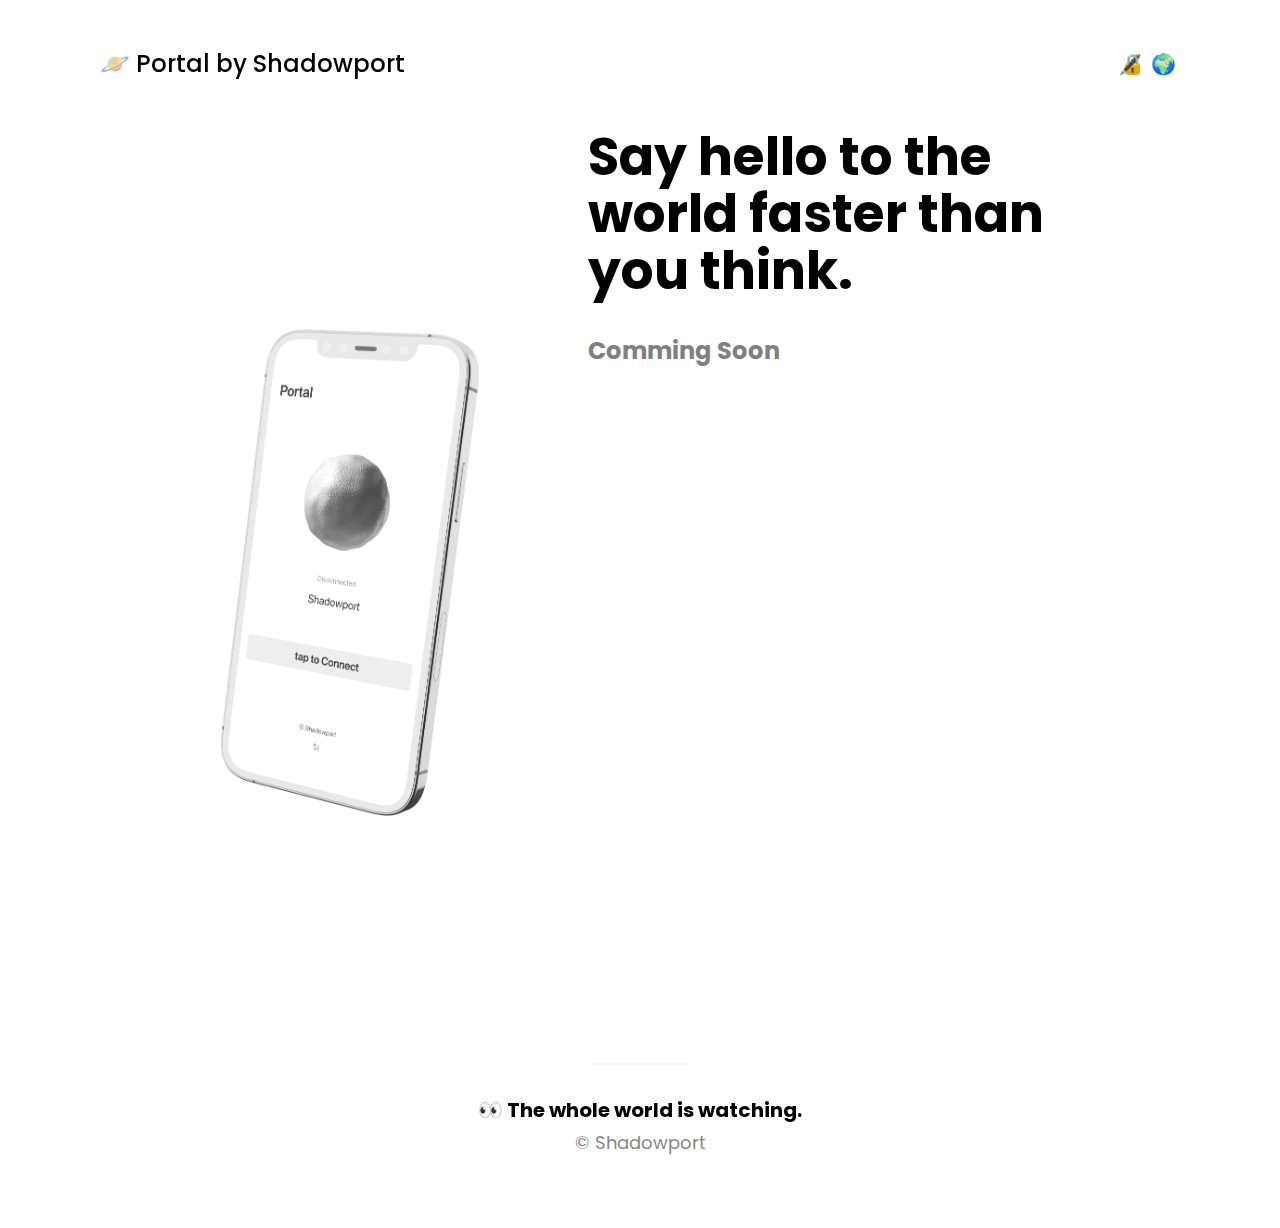
==== index.html @ ff5414f6 "Update index.html" ====
<!DOCTYPE html>
<html lang="en">
<head>
    <meta charset="utf-8" />
    <title>Portal Beta</title>
<meta name="description" content="Say hello to the world faster than you think.">

<!-- Facebook Meta Tags -->
<meta property="og:url" content="https://portal-beta.pages.dev">
<meta property="og:type" content="website">
<meta property="og:title" content="Portal Beta">
<meta property="og:description" content="Say hello to the world faster than you think.">
<meta property="og:image" content="https://portal-beta.pages.dev/resources/css/images/og.png">

<!-- Twitter Meta Tags -->
<meta name="twitter:card" content="summary_large_image">
<meta property="twitter:domain" content="portal-beta.pages.dev">
<meta property="twitter:url" content="https://portal-beta.pages.dev">
<meta name="twitter:title" content="Portal Beta">
<meta name="twitter:description" content="Say hello to the world faster than you think.">
<meta name="twitter:image" content="https://portal-beta.pages.dev/resources/css/images/og.png">
    <link rel="apple-touch-icon" sizes="180x180" href="/apple-touch-icon.png">
    <link rel="icon" type="image/png" sizes="32x32" href="/favicon-32x32.png">
    <link rel="icon" type="image/png" sizes="16x16" href="/favicon-16x16.png">
    <link rel="manifest" href="/site.webmanifest">
    <link rel="mask-icon" href="/safari-pinned-tab.svg" color="#000000">
    <meta name="apple-mobile-web-app-title" content="Portal">
    <meta name="application-name" content="Portal">
    <meta name="msapplication-TileColor" content="#2b5797">
    <meta name="theme-color" content="#ffffff">
    <meta name="color-scheme">
    <meta name="viewport" content="width=device-width, initial-scale=1.0, maximum-scale=1.0, user-scalable=no" />
    
    <link rel=stylesheet href=resources/css/style.css>
    <script src="resources/js/mobile-helper.js"></script>
    <script defer src="resources/js/emoji-pop.js"></script>
    <link rel="preconnect" href="https://fonts.gstatic.com"> 
    <link href="https://fonts.googleapis.com/css2?family=Poppins:wght@500&display=swap" rel="stylesheet">
    <link href="https://fonts.googleapis.com/css2?family=Poppins:wght@600&display=swap" rel="stylesheet">
</head>
<body>
  <div id="background-gradient"></div>
  <div id="content">
    <nav>
      <a href="/">🪐 Portal by Shadowport
      </a>
      <ul>
        <a class="nav-p" href="/privacy.html"></a>
        <a class="nav-twitter" href="/cn.html"></a>
      </ul>
    </nav>
    <div class="button-wrapper">
      <div class="app-preview">
        <div>
          <picture>
            <source srcset="resources/css/images/preview3.png" media="(prefers-color-scheme: dark)">
            <img alt="App Preview on iPhone" src="resources/css/images/preview.png" />
          </picture>
        </div>
      </div>
      <div style="text-align: left;">
        <h1>Say hello to the world faster than you think.</h1>
        <h2 style="color: gray;">Comming Soon</h2>
        <div class="button-wrapper">
            <embed type="text/html" src="https://chilipepper.io/form/medium-crimson-poblano-1571b4c9-3e29-47af-acaa-aed799fd0613"  width="500" height="600">
     
          
        </div>
       
      </div>
    </div>
    <footer>
      <div class="divider"></div>
      <div class="about">
        <a href="http://www.google.com/search?q=the+whole+world+is+watching" target="_blank">
          <h3>👀 The whole world is watching.</h3>
        </a>
        <br>
        <p>© Shadowport</p>
      </div>
    </footer>
  </div>
</body>
</html>
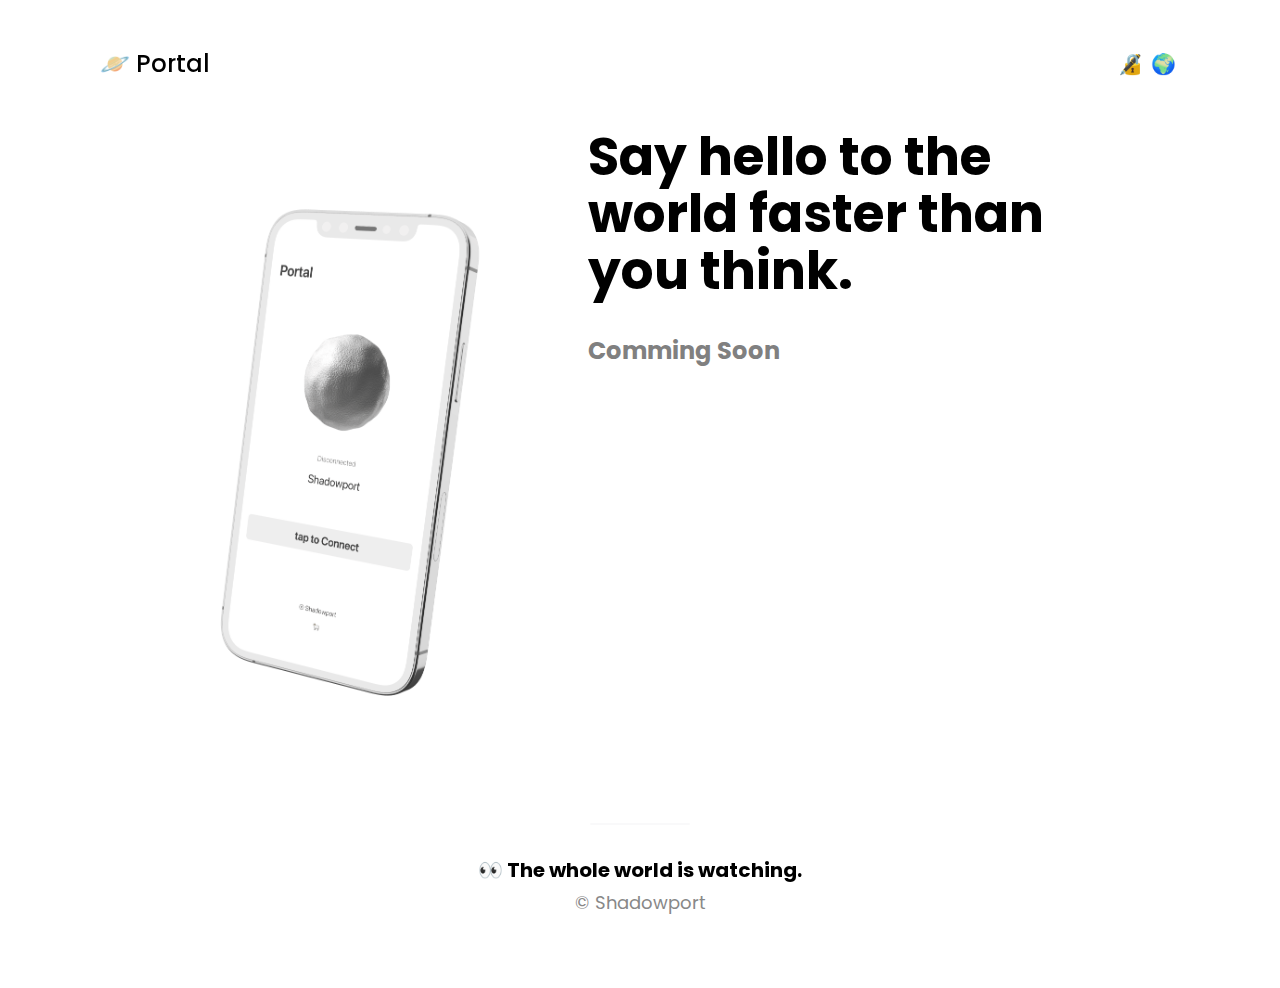
==== commit 53c779d2: "Update index.html" ====
--- a/index.html
+++ b/index.html
@@ -42,7 +42,7 @@
   <div id="background-gradient"></div>
   <div id="content">
     <nav>
-      <a href="/">🪐 Portal by Shadowport
+      <a href="/">🪐 Portal
       </a>
       <ul>
         <a class="nav-p" href="/privacy.html"></a>
@@ -62,8 +62,7 @@
         <h1>Say hello to the world faster than you think.</h1>
         <h2 style="color: gray;">Comming Soon</h2>
         <div class="button-wrapper">
-            <embed type="text/html" src="https://chilipepper.io/form/medium-crimson-poblano-1571b4c9-3e29-47af-acaa-aed799fd0613"  width="500" height="600">
-     
+            <iframe src="https://chilipepper.io/form/medium-crimson-poblano-1571b4c9-3e29-47af-acaa-aed799fd0613" width="80%" height="360" style="margin-left:30px;" scrolling="no" frameborder="0"></iframe>
           
         </div>
        
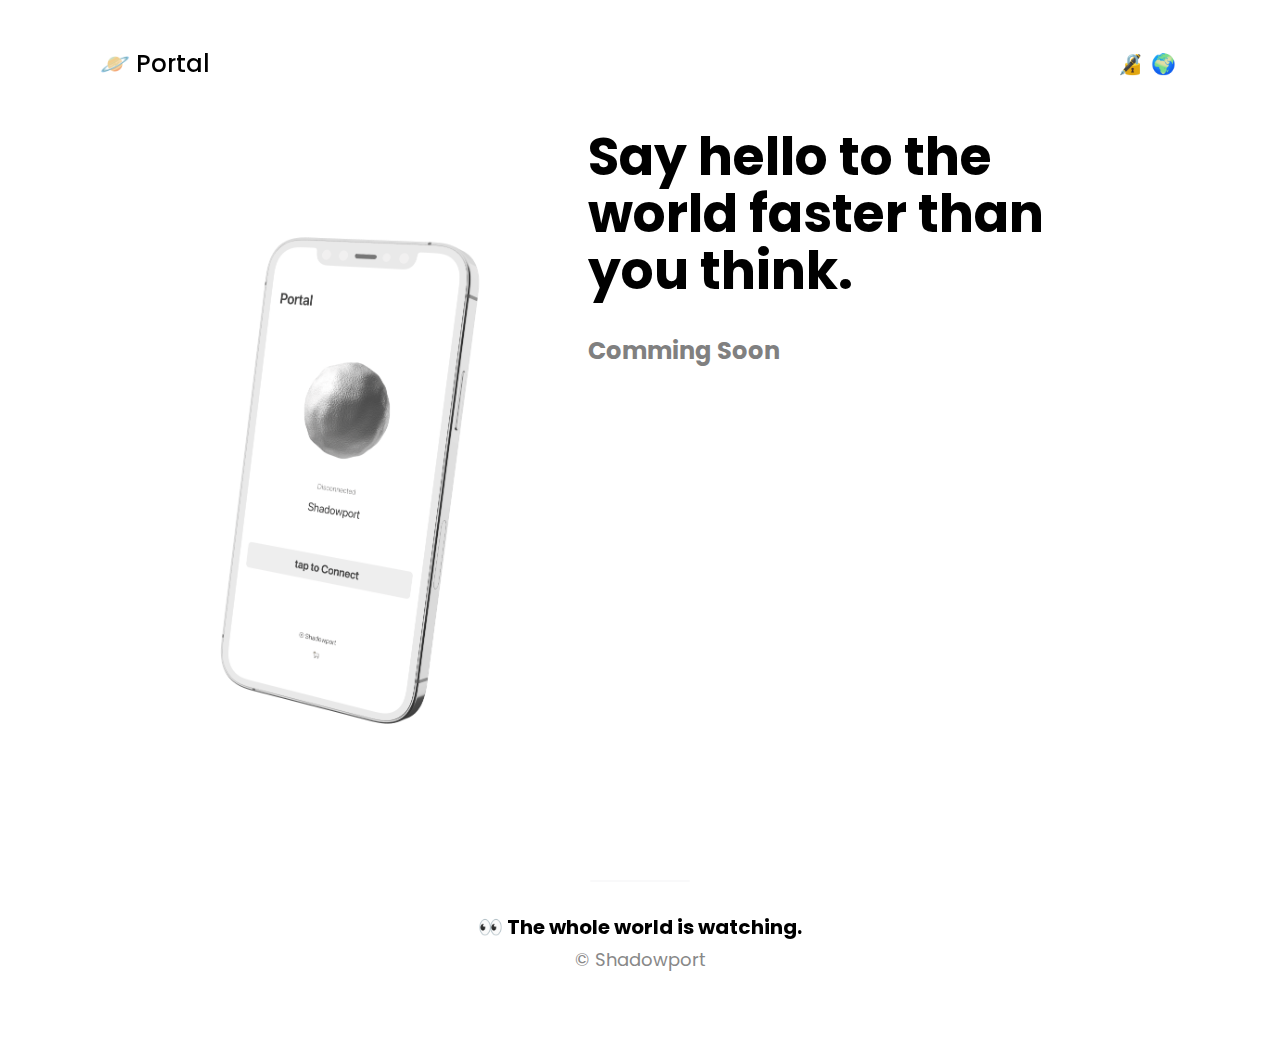
==== commit 484cc8bb: "Update index.html" ====
--- a/index.html
+++ b/index.html
@@ -61,11 +61,10 @@
       <div style="text-align: left;">
         <h1>Say hello to the world faster than you think.</h1>
         <h2 style="color: gray;">Comming Soon</h2>
-        <div class="button-wrapper">
-            <iframe src="https://chilipepper.io/form/medium-crimson-poblano-1571b4c9-3e29-47af-acaa-aed799fd0613" width="80%" height="360" style="margin-left:30px;" scrolling="no" frameborder="0"></iframe>
+      
+            <iframe src="https://chilipepper.io/form/medium-crimson-poblano-1571b4c9-3e29-47af-acaa-aed799fd0613" width="80%" height="460" style="margin-left:30px;"  scrolling="no" frameborder="0"></iframe>
           
-        </div>
-       
+ 
       </div>
     </div>
     <footer>
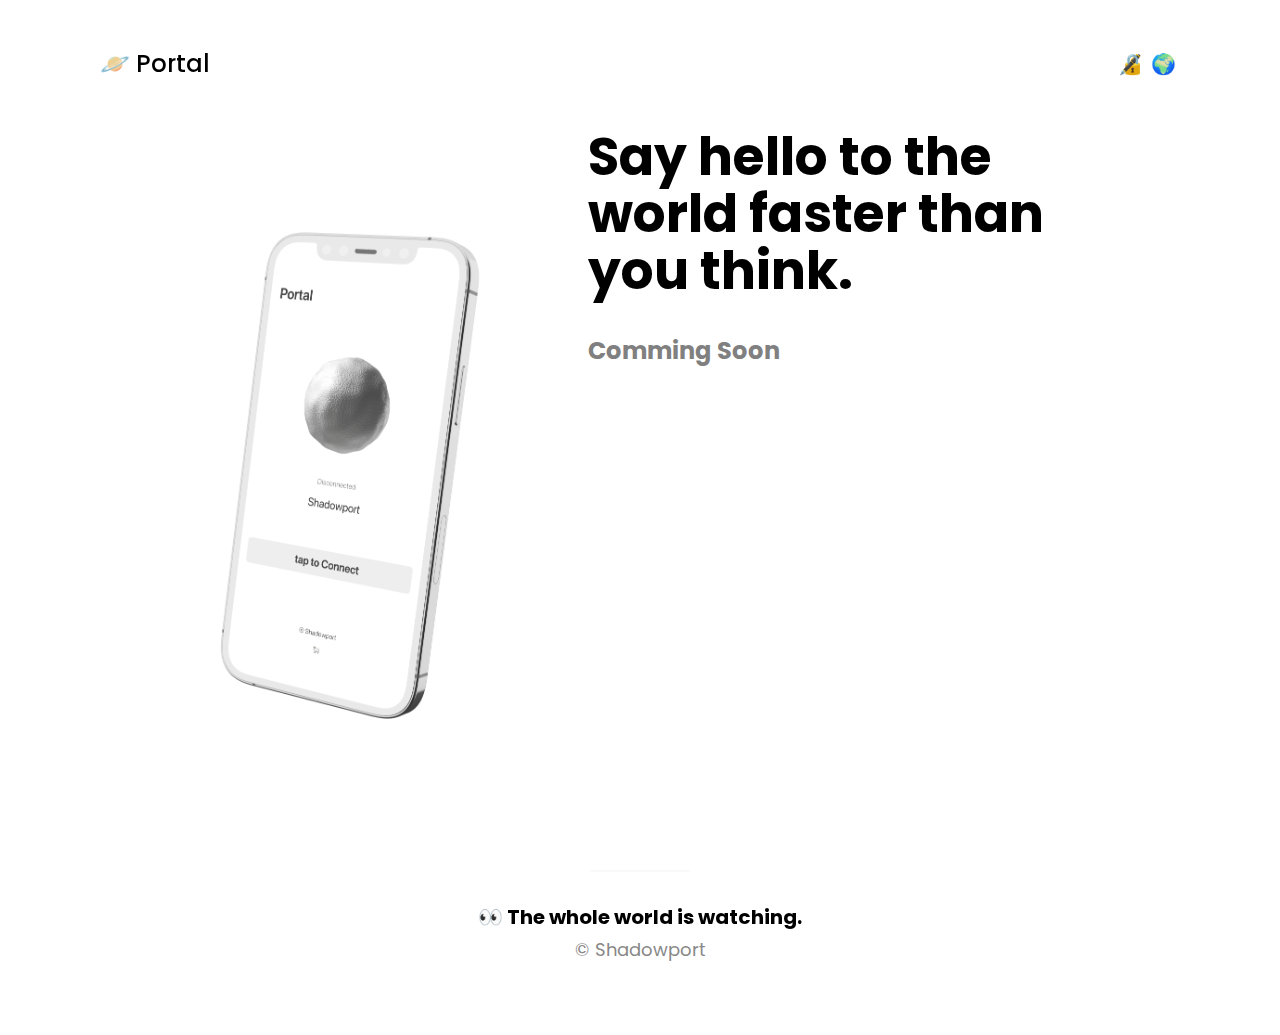
==== commit c7152142: "Update index.html" ====
--- a/index.html
+++ b/index.html
@@ -62,7 +62,7 @@
         <h1>Say hello to the world faster than you think.</h1>
         <h2 style="color: gray;">Comming Soon</h2>
       
-            <iframe src="https://chilipepper.io/form/medium-crimson-poblano-1571b4c9-3e29-47af-acaa-aed799fd0613" width="80%" height="460" style="margin-left:30px;"  scrolling="no" frameborder="0"></iframe>
+            <iframe src="https://chilipepper.io/form/medium-crimson-poblano-1571b4c9-3e29-47af-acaa-aed799fd0613" width="80%" height="450" style="margin-left:30px;"  scrolling="no" frameborder="0"></iframe>
           
  
       </div>
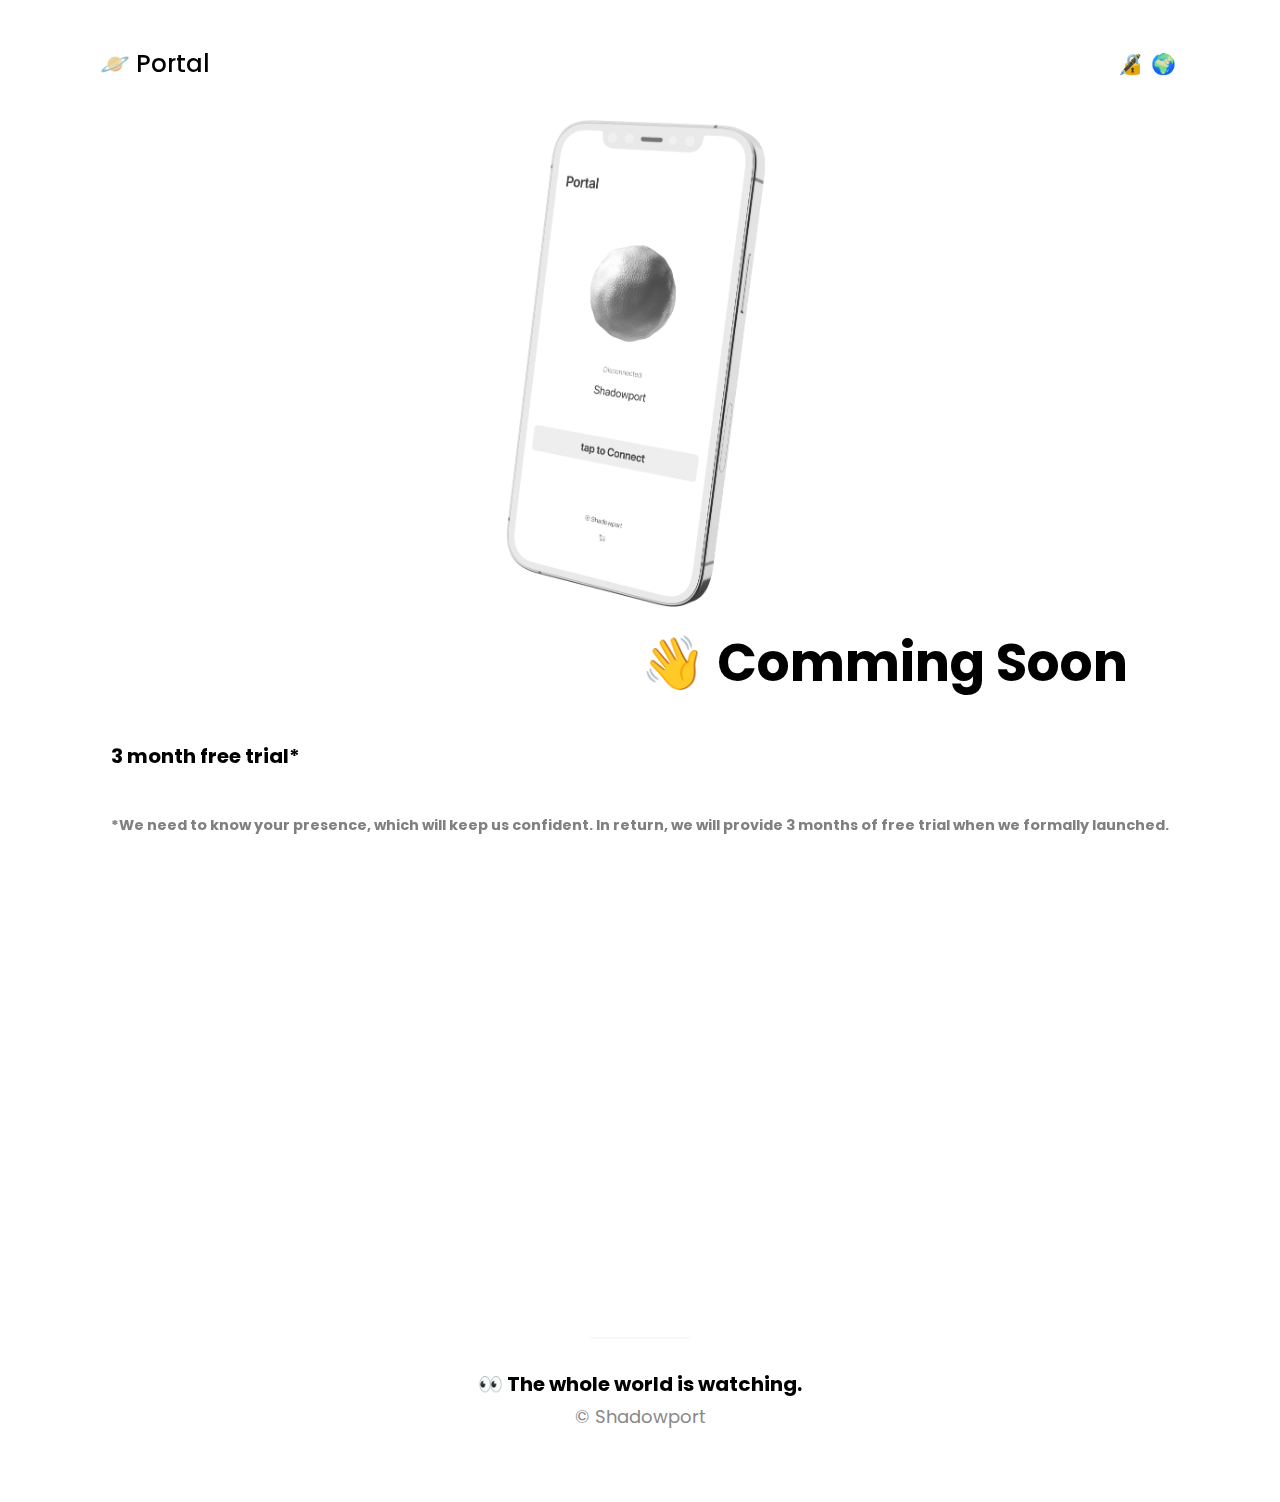
==== commit 61592bdd: "Update index.html" ====
--- a/index.html
+++ b/index.html
@@ -59,8 +59,10 @@
         </div>
       </div>
       <div style="text-align: left;">
-        <h1>Say hello to the world faster than you think.</h1>
-        <h2 style="color: gray;">Comming Soon</h2>
+        <h1>👋 Comming Soon</h1>
+         <h3 style="color:var(--text-color); padding: 20px;">3 month free trial*</h3><br>
+     
+         <h3 style="color: gray; font-size:90%; padding: 20px;">*We need to know your presence, which will keep us confident. In return, we will provide 3 months of free trial when we formally launched.</h3><br>
       
             <iframe src="https://chilipepper.io/form/medium-crimson-poblano-1571b4c9-3e29-47af-acaa-aed799fd0613" width="80%" height="450" style="margin-left:30px;"  scrolling="no" frameborder="0"></iframe>
           
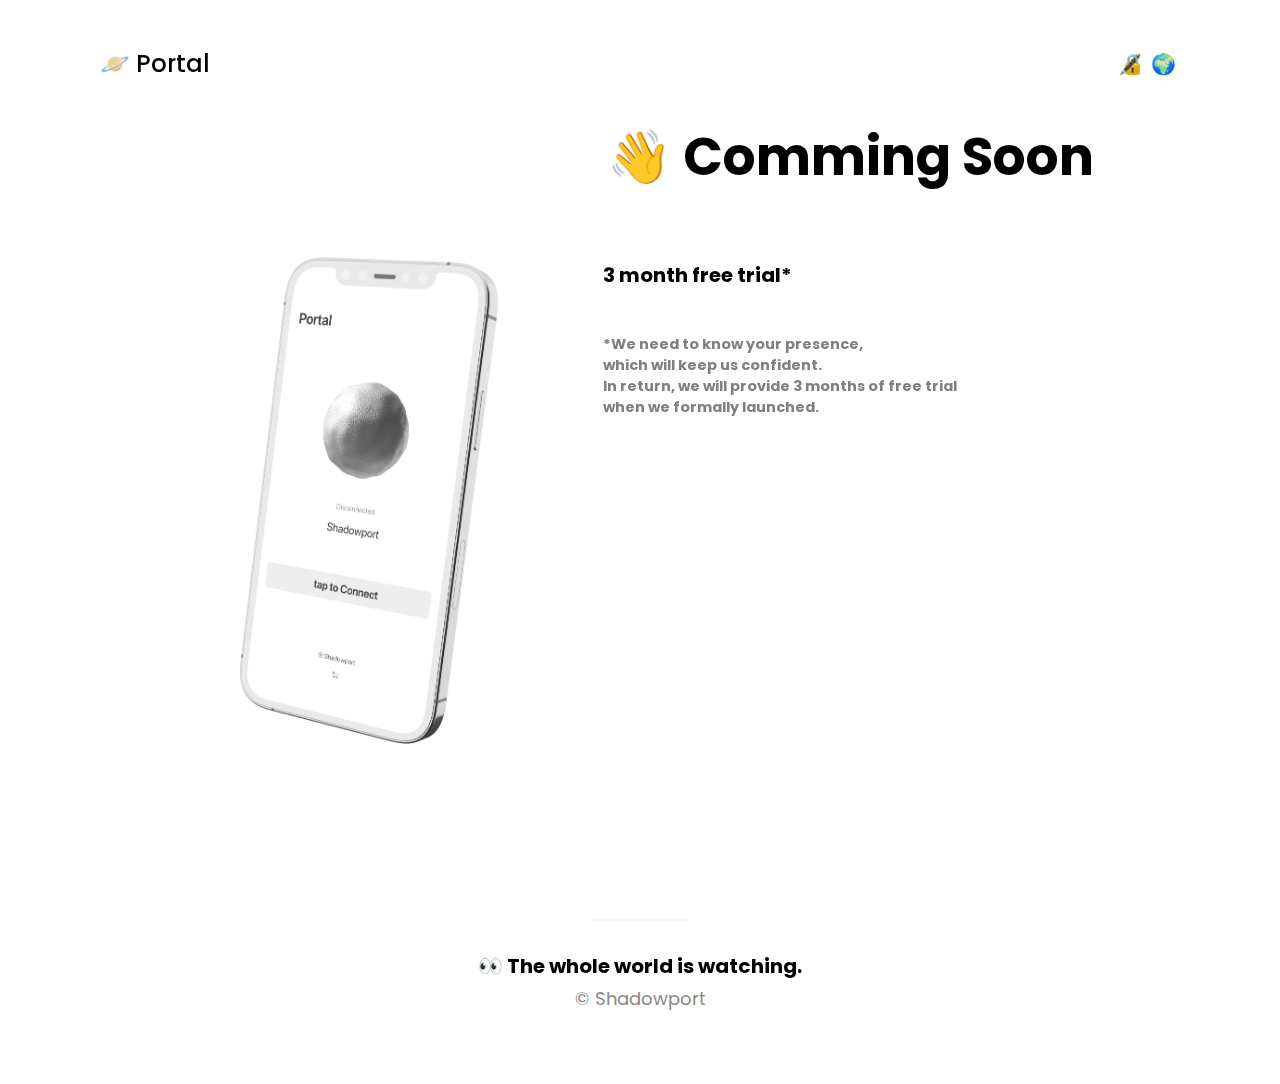
==== commit 04331366: "Update index.html" ====
--- a/index.html
+++ b/index.html
@@ -59,10 +59,10 @@
         </div>
       </div>
       <div style="text-align: left;">
-        <h1>👋 Comming Soon</h1>
+        <h1>👋 Comming Soon</h1><br>
          <h3 style="color:var(--text-color); padding: 20px;">3 month free trial*</h3><br>
      
-         <h3 style="color: gray; font-size:90%; padding: 20px;">*We need to know your presence, which will keep us confident. In return, we will provide 3 months of free trial when we formally launched.</h3><br>
+         <h3 style="color: gray; font-size:90%; padding: 20px;">*We need to know your presence, <br> which will keep us confident. <br>In return, we will provide 3 months of free trial <br> when we formally launched.</h3><br>
       
             <iframe src="https://chilipepper.io/form/medium-crimson-poblano-1571b4c9-3e29-47af-acaa-aed799fd0613" width="80%" height="450" style="margin-left:30px;"  scrolling="no" frameborder="0"></iframe>
           
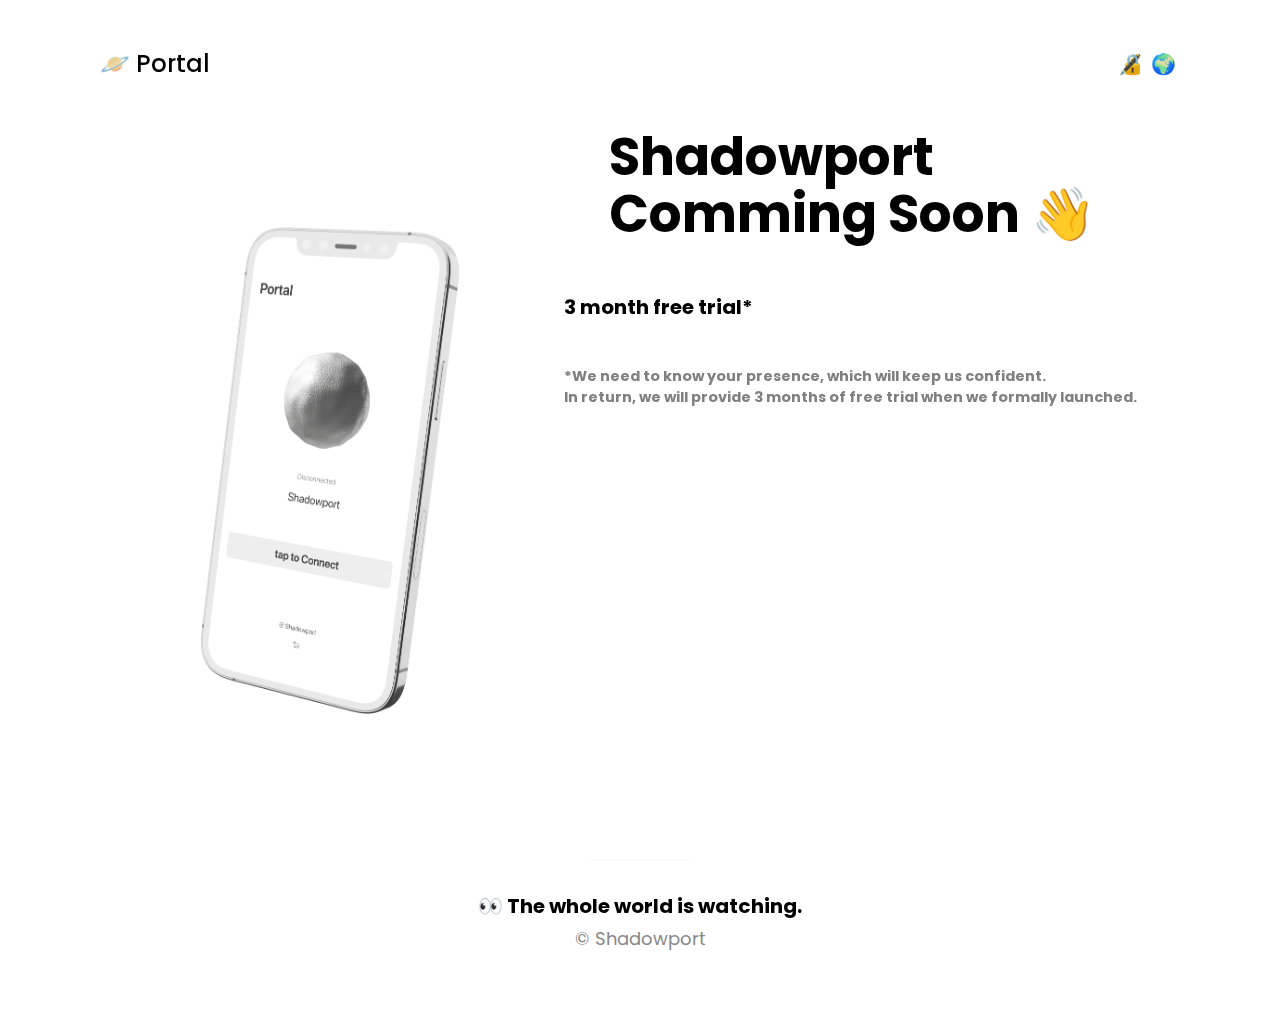
==== commit 423fad51: "Update index.html" ====
--- a/index.html
+++ b/index.html
@@ -59,12 +59,12 @@
         </div>
       </div>
       <div style="text-align: left;">
-        <h1>👋 Comming Soon</h1><br>
+        <h1>Shadowport<br>Comming Soon 👋</h1>
          <h3 style="color:var(--text-color); padding: 20px;">3 month free trial*</h3><br>
      
-         <h3 style="color: gray; font-size:90%; padding: 20px;">*We need to know your presence, <br> which will keep us confident. <br>In return, we will provide 3 months of free trial <br> when we formally launched.</h3><br>
+         <h3 style="color: gray; font-size:90%; padding: 20px;">*We need to know your presence, which will keep us confident. <br>In return, we will provide 3 months of free trial when we formally launched.</h3><br>
       
-            <iframe src="https://chilipepper.io/form/medium-crimson-poblano-1571b4c9-3e29-47af-acaa-aed799fd0613" width="80%" height="450" style="margin-left:30px;"  scrolling="no" frameborder="0"></iframe>
+            <iframe src="https://chilipepper.io/form/medium-crimson-poblano-1571b4c9-3e29-47af-acaa-aed799fd0613" width="80%" height="400" style="margin-left:20px;"  scrolling="no" frameborder="0"></iframe>
           
  
       </div>
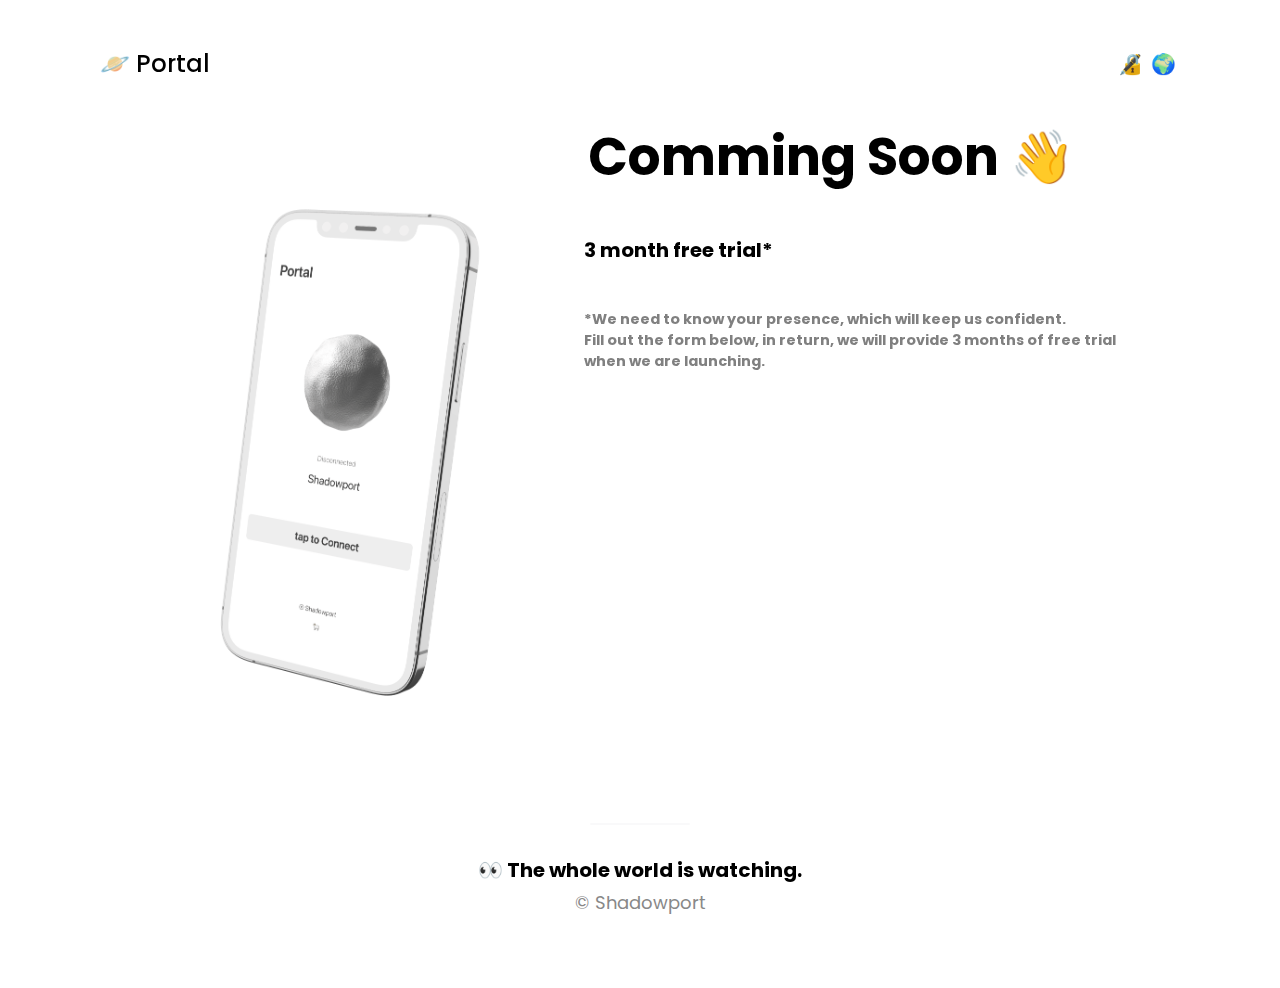
==== commit f88fc448: "Update index.html" ====
--- a/index.html
+++ b/index.html
@@ -59,10 +59,10 @@
         </div>
       </div>
       <div style="text-align: left;">
-        <h1>Shadowport<br>Comming Soon 👋</h1>
+        <h1>Comming Soon 👋</h1>
          <h3 style="color:var(--text-color); padding: 20px;">3 month free trial*</h3><br>
      
-         <h3 style="color: gray; font-size:90%; padding: 20px;">*We need to know your presence, which will keep us confident. <br>In return, we will provide 3 months of free trial when we formally launched.</h3><br>
+         <h3 style="color: gray; font-size:90%; padding: 20px;">*We need to know your presence, which will keep us confident. <br>Fill out the form below, in return, we will provide 3 months of free trial <br>when we are launching.</h3><br>
       
             <iframe src="https://chilipepper.io/form/medium-crimson-poblano-1571b4c9-3e29-47af-acaa-aed799fd0613" width="80%" height="400" style="margin-left:20px;"  scrolling="no" frameborder="0"></iframe>
           
